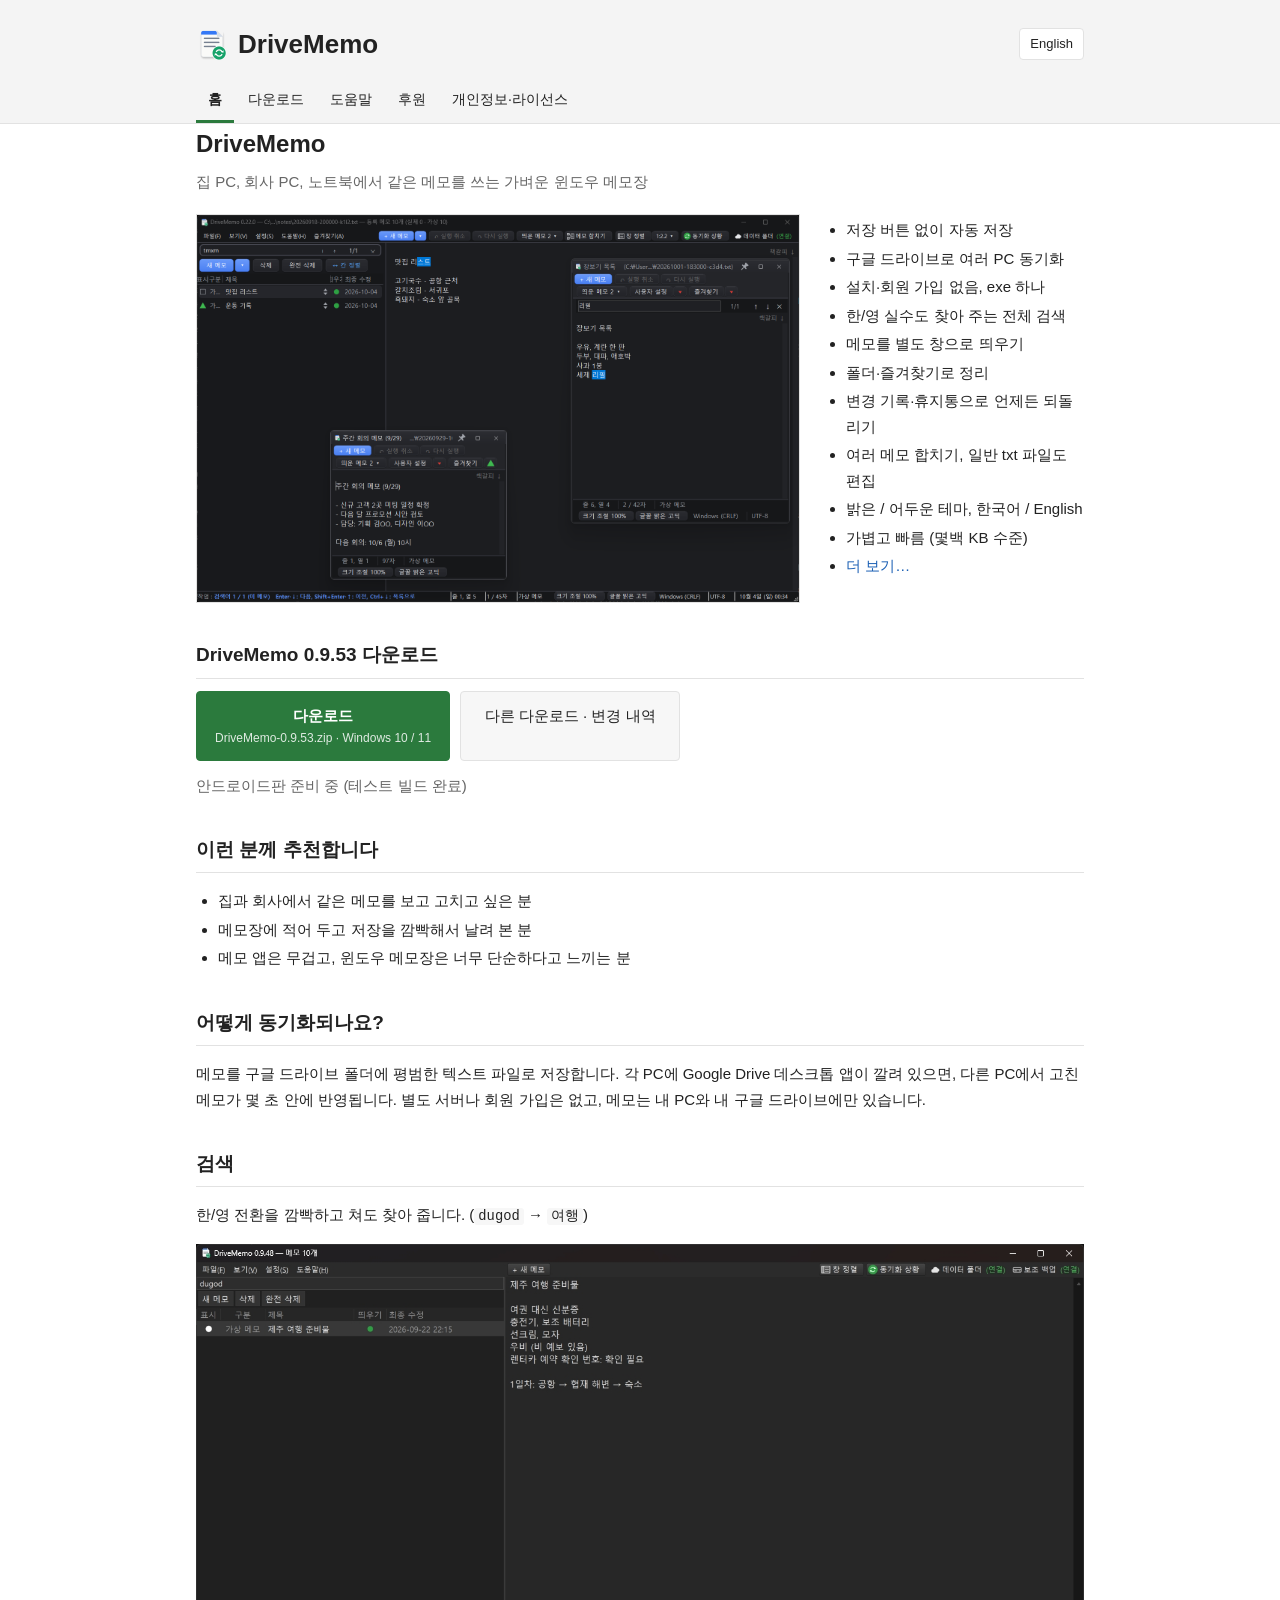
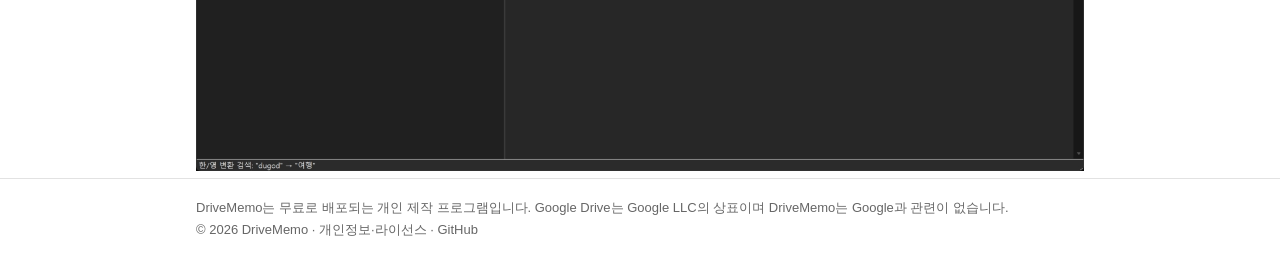
==== index.html @ 8b9a2861 "첫 화면: 메모를 끌어내 띄우는 영상 (intro.mp4, 0.24.1 예시 메모, 사진은 첫 장면으로) Co-Authored-By: Claude Opus 5.5 <noreply@" ====
<!DOCTYPE html>
<html lang="ko" data-title-ko="DriveMemo - 여러 PC에서 함께 쓰는 가벼운 메모장" data-title-en="DriveMemo - A lightweight notepad synced across your PCs">
<head>
<meta charset="utf-8">
<meta name="viewport" content="width=device-width, initial-scale=1">
<title>DriveMemo - 여러 PC에서 함께 쓰는 가벼운 메모장</title>
<meta name="description" content="집 PC, 회사 PC, 노트북에서 같은 메모를 쓰는 가벼운 윈도우 메모장. 자동 저장, 구글 드라이브 동기화, 설치·회원 가입 없음.">
<link rel="icon" href="favicon.ico">
<link rel="stylesheet" href="style.css">
<script src="site.js"></script>
</head>
<body>
<header><script>DM.header('index.html')</script></header>

<main class="wrap">
  <h1>DriveMemo</h1>
  <p class="sub">
    <span class="ko">집 PC, 회사 PC, 노트북에서 같은 메모를 쓰는 가벼운 윈도우 메모장</span>
    <span class="en">A lightweight Windows notepad that keeps the same notes on your home PC, work PC and laptop</span>
  </p>

  <div class="intro">
    <video src="images/intro.mp4" poster="images/main.png" autoplay muted loop playsinline aria-label="DriveMemo: 목록에서 메모를 끌어내 별도 창으로 띄우기"></video>
    <ul>
      <li class="ko">저장 버튼 없이 자동 저장</li>
      <li class="en">Saves automatically — no save button</li>
      <li class="ko">구글 드라이브로 여러 PC 동기화</li>
      <li class="en">Syncs across PCs through Google Drive</li>
      <li class="ko">설치·회원 가입 없음, exe 하나</li>
      <li class="en">No installer, no account — a single exe</li>
      <li class="ko">한/영 실수도 찾아 주는 전체 검색</li>
      <li class="en">Full-text search that even catches Korean/English keyboard mix-ups</li>
      <li class="ko">메모를 별도 창으로 띄우기</li>
      <li class="en">Pop notes out into their own windows</li>
      <li class="ko">폴더·즐겨찾기로 정리</li>
      <li class="en">Organize with folders and favorites</li>
      <li class="ko">변경 기록·휴지통으로 언제든 되돌리기</li>
      <li class="en">Version history and trash — undo any mistake</li>
      <li class="ko">여러 메모 합치기, 일반 txt 파일도 편집</li>
      <li class="en">Merge notes, and edit plain .txt files too</li>
      <li class="ko">밝은 / 어두운 테마, 한국어 / English</li>
      <li class="en">Light and dark themes, Korean / English</li>
      <li class="ko">가볍고 빠름 (몇백 KB 수준)</li>
      <li class="en">Small and fast (just a few hundred KB)</li>
      <li><a href="help.html"><span class="ko">더 보기…</span><span class="en">More…</span></a></li>
    </ul>
  </div>

  <h2>DriveMemo <span data-ver>0.9.53</span> <span class="ko">다운로드</span><span class="en">download</span></h2>
  <div class="dl">
    <a class="btn main" data-zip href="https://github.com/subisubi99/DriveMemo-releases/raw/main/DriveMemo-0.9.53.zip">
      <span class="ko">다운로드</span><span class="en">Download</span>
      <small><span data-zipname>DriveMemo-0.9.53.zip</span> · Windows 10 / 11</small>
    </a>
    <a class="btn" href="download.html">
      <span class="ko">다른 다운로드 · 변경 내역</span><span class="en">Other downloads · Changelog</span>
      <small>&nbsp;</small>
    </a>
  </div>
  <p class="sub count" data-count hidden></p>
  <p class="sub"><span class="ko">안드로이드판 준비 중 (테스트 빌드 완료)</span><span class="en">Android version in progress (test build done)</span></p>

  <h2><span class="ko">이런 분께 추천합니다</span><span class="en">Who is it for?</span></h2>
  <ul class="ko">
    <li>집과 회사에서 같은 메모를 보고 고치고 싶은 분</li>
    <li>메모장에 적어 두고 저장을 깜빡해서 날려 본 분</li>
    <li>메모 앱은 무겁고, 윈도우 메모장은 너무 단순하다고 느끼는 분</li>
  </ul>
  <ul class="en">
    <li>You want to read and edit the same notes at home and at work</li>
    <li>You've lost text in Notepad because you forgot to save</li>
    <li>Note-taking apps feel heavy, but Windows Notepad feels too bare</li>
  </ul>

  <h2><span class="ko">어떻게 동기화되나요?</span><span class="en">How does syncing work?</span></h2>
  <p class="ko">
    메모를 구글 드라이브 폴더에 평범한 텍스트 파일로 저장합니다.
    각 PC에 Google Drive 데스크톱 앱이 깔려 있으면, 다른 PC에서 고친 메모가 몇 초 안에 반영됩니다.
    별도 서버나 회원 가입은 없고, 메모는 내 PC와 내 구글 드라이브에만 있습니다.
  </p>
  <p class="en">
    Notes are saved as plain text files in a Google Drive folder.
    With the Google Drive desktop app on each PC, a change made on one PC shows up on the others within seconds.
    There is no server and no sign-up — your notes live only on your PC and in your own Google Drive.
  </p>

  <h2><span class="ko">검색</span><span class="en">Search</span></h2>
  <p class="ko">한/영 전환을 깜빡하고 쳐도 찾아 줍니다. (<code>dugod</code> → <code>여행</code>)</p>
  <p class="en">Search every note at once — it even finds Korean words typed with the English keyboard layout (<code>dugod</code> → <code>여행</code>). Jump between matches with Enter / Shift+Enter.</p>
  <img src="images/search.jpg" alt="">
</main>

<footer><script>DM.footer()</script></footer>
<script>DM.latest()</script>
</body>
</html>
---- style.css ----
:root {
  --bg: #ffffff;
  --text: #222222;
  --muted: #666666;
  --line: #e2e2e2;
  --head: #f4f4f4;
  --link: #1a5fb4;
  --accent: #2b7a3d;
  --accent-text: #ffffff;
  --box: #f7f7f7;
  --note: #fff8e1;
  --note-line: #f0d98c;
}
@media (prefers-color-scheme: dark) {
  :root {
    --bg: #1c1c1c;
    --text: #e4e4e4;
    --muted: #a0a0a0;
    --line: #363636;
    --head: #252525;
    --link: #7fb2f0;
    --accent: #3f9a55;
    --accent-text: #ffffff;
    --box: #262626;
    --note: #2c2819;
    --note-line: #5a4d20;
  }
}

* { box-sizing: border-box; }
html { -webkit-text-size-adjust: 100%; }
body {
  margin: 0;
  background: var(--bg);
  color: var(--text);
  font: 15px/1.7 "Malgun Gothic", "맑은 고딕", "Apple SD Gothic Neo", "Segoe UI", sans-serif;
}
a { color: var(--link); text-decoration: none; }
a:hover { text-decoration: underline; }
img { max-width: 100%; height: auto; }
code { font-family: Consolas, monospace; font-size: 0.92em; background: var(--box); padding: 1px 4px; border-radius: 3px; }

/* 언어 전환: html에 en 클래스가 있으면 영어, 없으면 한국어 */
html.en .ko { display: none !important; }
html:not(.en) .en { display: none !important; }

.wrap { max-width: 920px; margin: 0 auto; padding: 0 16px; }

/* 머리 */
header { background: var(--head); border-bottom: 1px solid var(--line); }
.top { display: flex; align-items: center; justify-content: space-between; padding-top: 22px; }
.logo { display: flex; align-items: center; gap: 10px; color: var(--text); font-size: 26px; font-weight: bold; }
.logo:hover { text-decoration: none; }
.logo img { width: 32px; height: 32px; }
.lang {
  font: inherit; font-size: 13px; color: var(--text); background: var(--bg);
  border: 1px solid var(--line); border-radius: 4px; padding: 4px 10px; cursor: pointer;
}
.lang:hover { border-color: var(--muted); }
nav { display: flex; flex-wrap: wrap; gap: 0 2px; margin-top: 14px; }
nav a { color: var(--text); padding: 8px 12px; border-bottom: 3px solid transparent; font-size: 14px; }
nav a:hover { text-decoration: none; border-bottom-color: var(--line); }
nav a.on { border-bottom-color: var(--accent); font-weight: bold; }

/* 본문 */
main { padding: 28px 16px 40px; }
h1 { font-size: 24px; margin: 0 0 4px; }
h2 { font-size: 19px; margin: 36px 0 10px; padding-bottom: 6px; border-bottom: 1px solid var(--line); }
h3 { font-size: 16px; margin: 22px 0 6px; }
.sub { color: var(--muted); margin: 0 0 20px; }
ul, ol { padding-left: 22px; }
li { margin: 3px 0; }

.intro { display: grid; grid-template-columns: 1fr 260px; gap: 24px; align-items: start; }
.intro img, .intro video { border: 1px solid var(--line); display: block; }
.intro video { width: 100%; height: auto; }
.intro ul { margin: 0; }
@media (max-width: 720px) { .intro { grid-template-columns: 1fr; } }

.dl { display: flex; flex-wrap: wrap; gap: 10px; margin: 12px 0; }
.btn {
  display: inline-block; min-width: 220px; text-align: center; padding: 11px 18px;
  background: var(--box); color: var(--text); border: 1px solid var(--line); border-radius: 4px;
}
.btn:hover { text-decoration: none; border-color: var(--muted); }
.btn.main { background: var(--accent); color: var(--accent-text); border-color: var(--accent); font-weight: bold; }
.btn.off { color: var(--muted); cursor: default; }
.btn small { display: block; font-weight: normal; font-size: 12px; opacity: 0.85; }
@media (max-width: 520px) { .btn { width: 100%; } }

/* 카카오페이 송금 링크는 PC 브라우저에서 404 → PC(마우스)에서는 버튼 대신 QR */
.pay-qr { display: none; align-items: center; gap: 16px; }
.pay-qr img { width: 150px; height: 150px; border: 1px solid var(--line); border-radius: 4px; }
.pay-qr p { margin: 0; }
@media (hover: hover) and (pointer: fine) {
  .pay-link { display: none; }
  .pay-qr { display: flex; }
}

.note { background: var(--note); border: 1px solid var(--note-line); border-radius: 4px; padding: 10px 14px; margin: 14px 0; }
.box { background: var(--box); border: 1px solid var(--line); border-radius: 4px; padding: 10px 14px; margin: 14px 0; }

table { border-collapse: collapse; width: 100%; font-size: 14px; }
th, td { text-align: left; border-bottom: 1px solid var(--line); padding: 6px 8px; vertical-align: top; }
th { width: 34%; font-weight: normal; color: var(--muted); }
.hash { font-family: Consolas, monospace; font-size: 12px; word-break: break-all; }

.faq h3 { margin-top: 26px; }
.faq p { margin: 4px 0 0; }

.log h3 { margin-top: 20px; }
.log ul { margin: 4px 0; }

footer { border-top: 1px solid var(--line); color: var(--muted); font-size: 13px; padding: 18px 0 30px; }
footer a { color: var(--muted); }
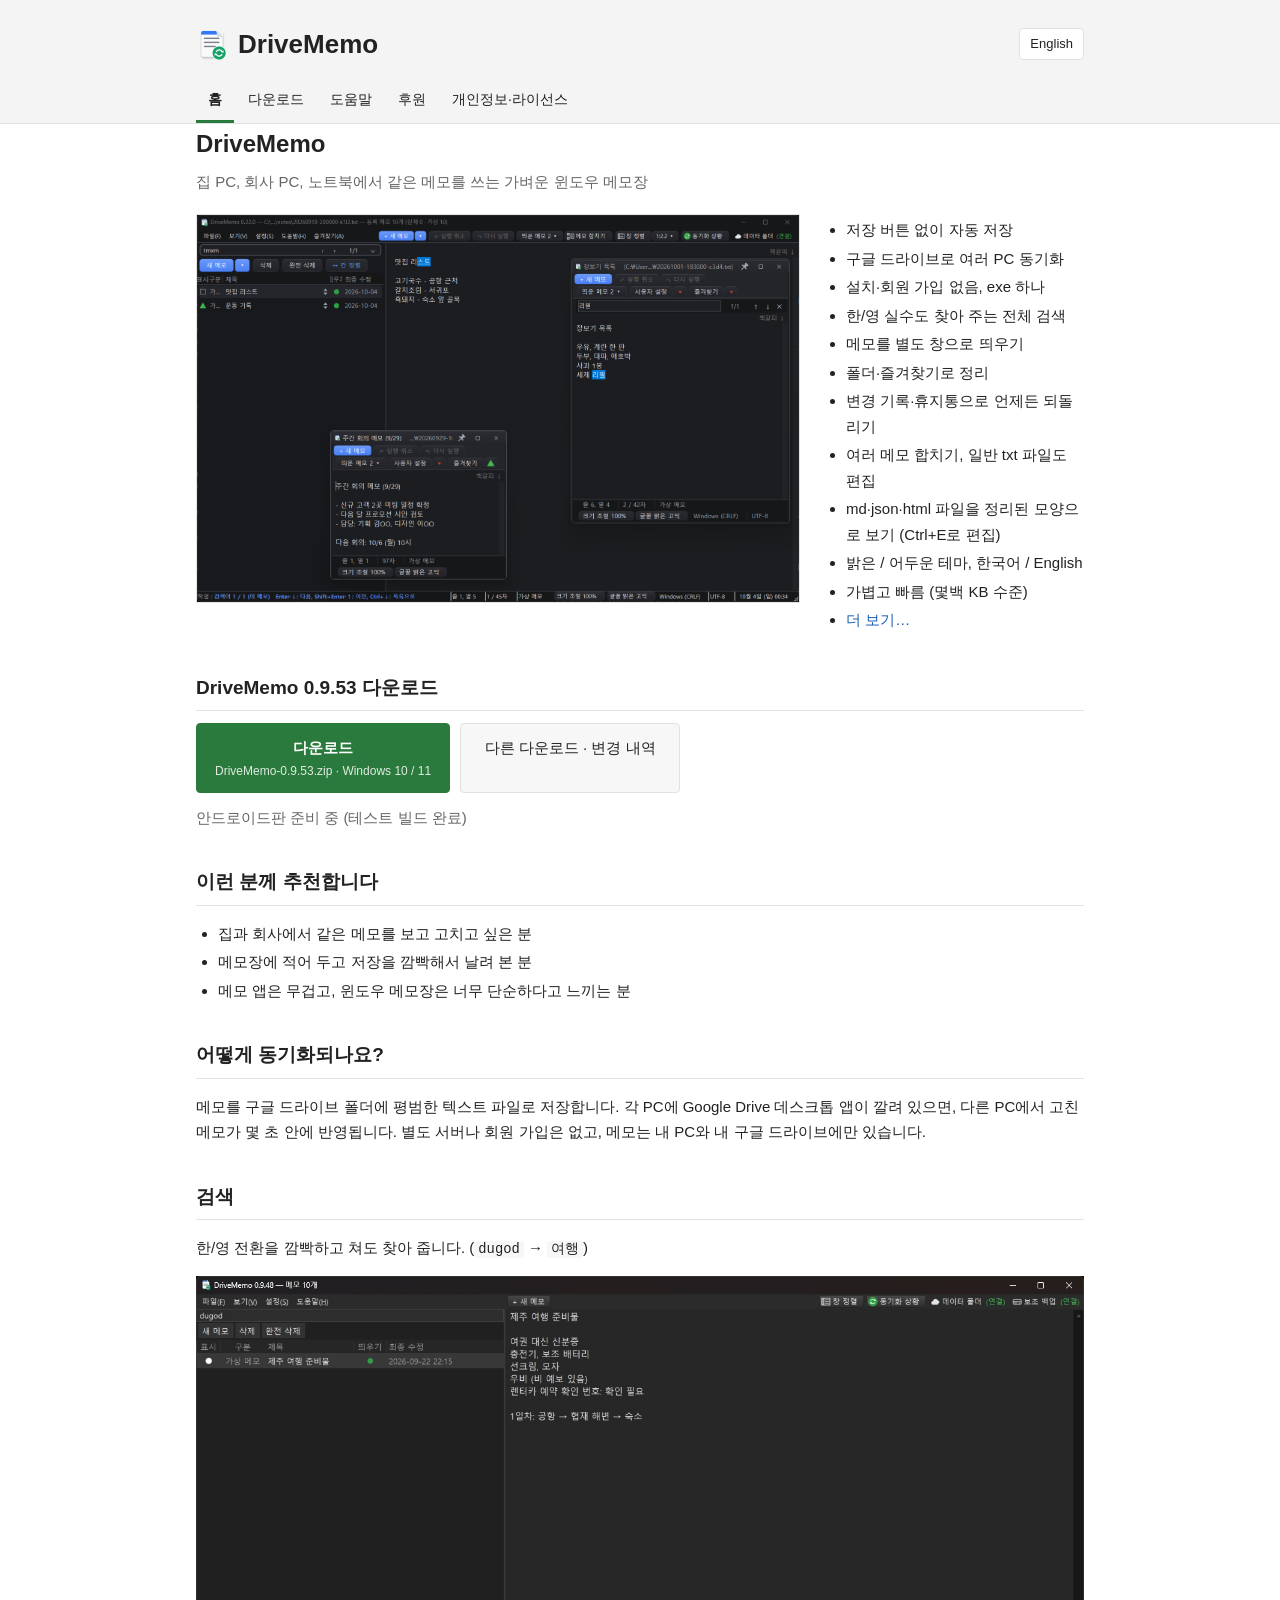
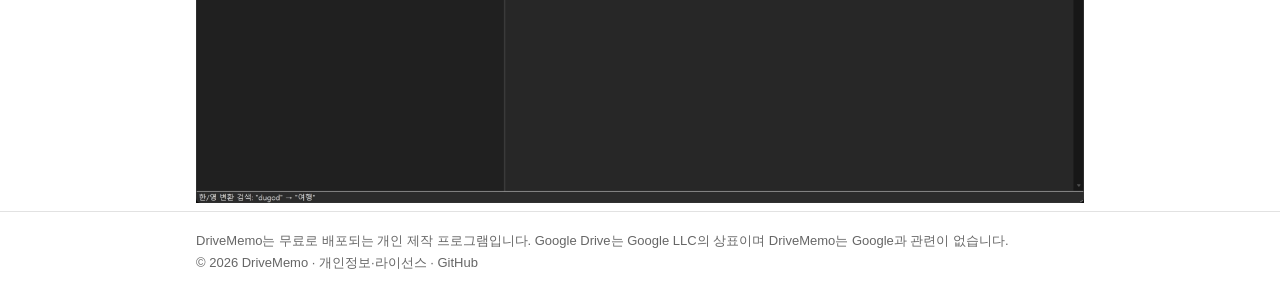
==== commit d6647d99: "md·json·html 보기 기능 소개·도움말·단축키 Ctrl+E Co-Authored-By: Claude Opus 5.5 <noreply@anthropic.com> Claude-" ====
--- a/index.html
+++ b/index.html
@@ -38,6 +38,8 @@
       <li class="en">Version history and trash — undo any mistake</li>
       <li class="ko">여러 메모 합치기, 일반 txt 파일도 편집</li>
       <li class="en">Merge notes, and edit plain .txt files too</li>
+      <li class="ko">md·json·html 파일을 정리된 모양으로 보기 (Ctrl+E로 편집)</li>
+      <li class="en">View md, json and html files nicely formatted (Ctrl+E to edit)</li>
       <li class="ko">밝은 / 어두운 테마, 한국어 / English</li>
       <li class="en">Light and dark themes, Korean / English</li>
       <li class="ko">가볍고 빠름 (몇백 KB 수준)</li>
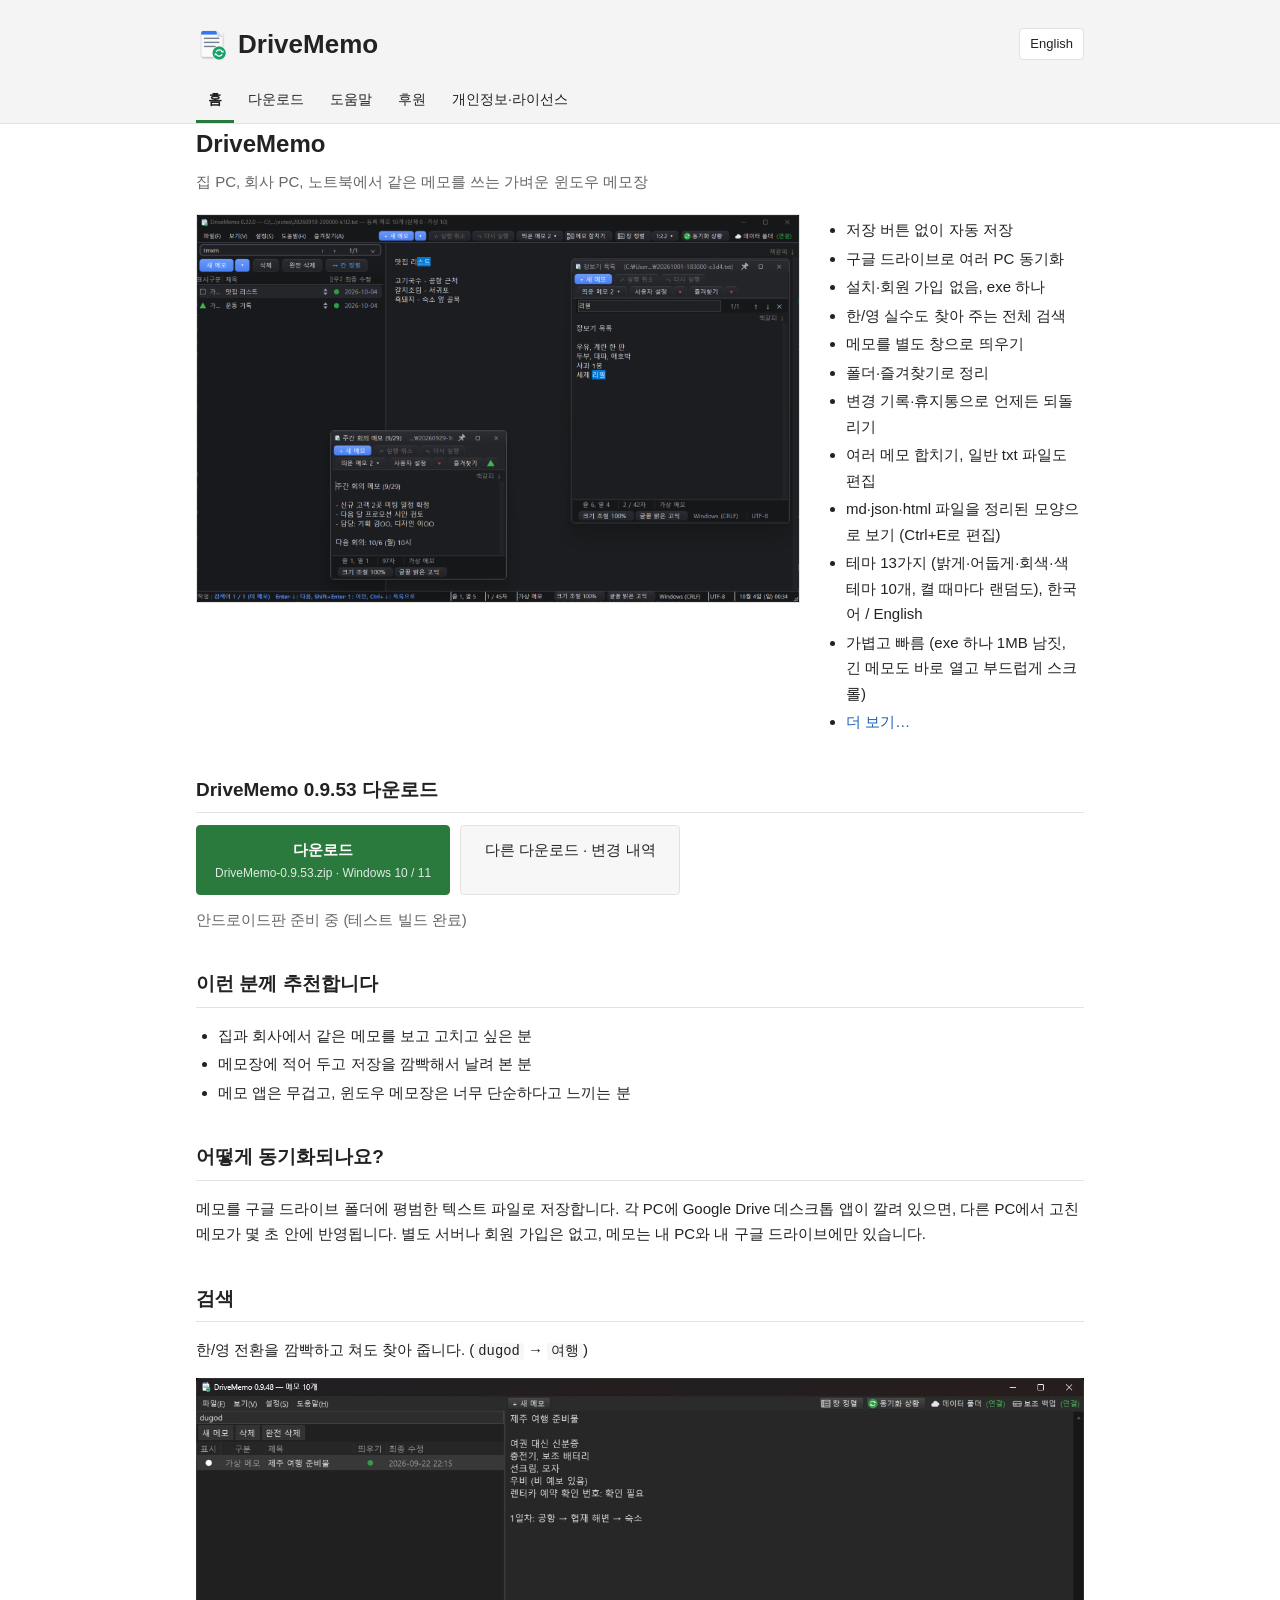
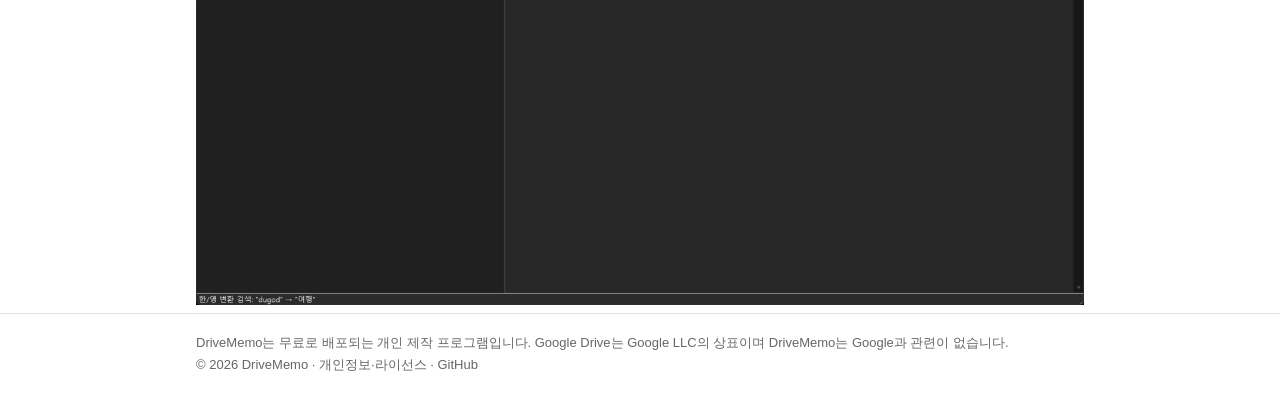
==== commit 04543fb7: "첫 페이지: 파일 크기 '몇백 KB' → 1MB 남짓(0.30.0 새 편집창), 테마 13가지 Co-Authored-By: Claude Opus 5.5 <noreply@anthro" ====
--- a/index.html
+++ b/index.html
@@ -4,7 +4,7 @@
 <meta charset="utf-8">
 <meta name="viewport" content="width=device-width, initial-scale=1">
 <title>DriveMemo - 여러 PC에서 함께 쓰는 가벼운 메모장</title>
-<meta name="description" content="집 PC, 회사 PC, 노트북에서 같은 메모를 쓰는 가벼운 윈도우 메모장. 자동 저장, 구글 드라이브 동기화, 설치·회원 가입 없음.">
+<meta name="description" content="집 PC, 회사 PC, 노트북에서 같은 메모를 쓰는 가벼운 윈도우 메모장. 자동 저장, 구글 드라이브 동기화, 설치·회원 가입 없음. md·json·html 보기.">
 <link rel="icon" href="favicon.ico">
 <link rel="stylesheet" href="style.css">
 <script src="site.js"></script>
@@ -40,10 +40,10 @@
       <li class="en">Merge notes, and edit plain .txt files too</li>
       <li class="ko">md·json·html 파일을 정리된 모양으로 보기 (Ctrl+E로 편집)</li>
       <li class="en">View md, json and html files nicely formatted (Ctrl+E to edit)</li>
-      <li class="ko">밝은 / 어두운 테마, 한국어 / English</li>
-      <li class="en">Light and dark themes, Korean / English</li>
-      <li class="ko">가볍고 빠름 (몇백 KB 수준)</li>
-      <li class="en">Small and fast (just a few hundred KB)</li>
+      <li class="ko">테마 13가지 (밝게·어둡게·회색·색 테마 10개, 켤 때마다 랜덤도), 한국어 / English</li>
+      <li class="en">13 themes (light, dark, gray and 10 color themes, or random each start), Korean / English</li>
+      <li class="ko">가볍고 빠름 (exe 하나 1MB 남짓, 긴 메모도 바로 열고 부드럽게 스크롤)</li>
+      <li class="en">Small and fast (a single exe of just over 1 MB; even long notes open instantly and scroll smoothly)</li>
       <li><a href="help.html"><span class="ko">더 보기…</span><span class="en">More…</span></a></li>
     </ul>
   </div>
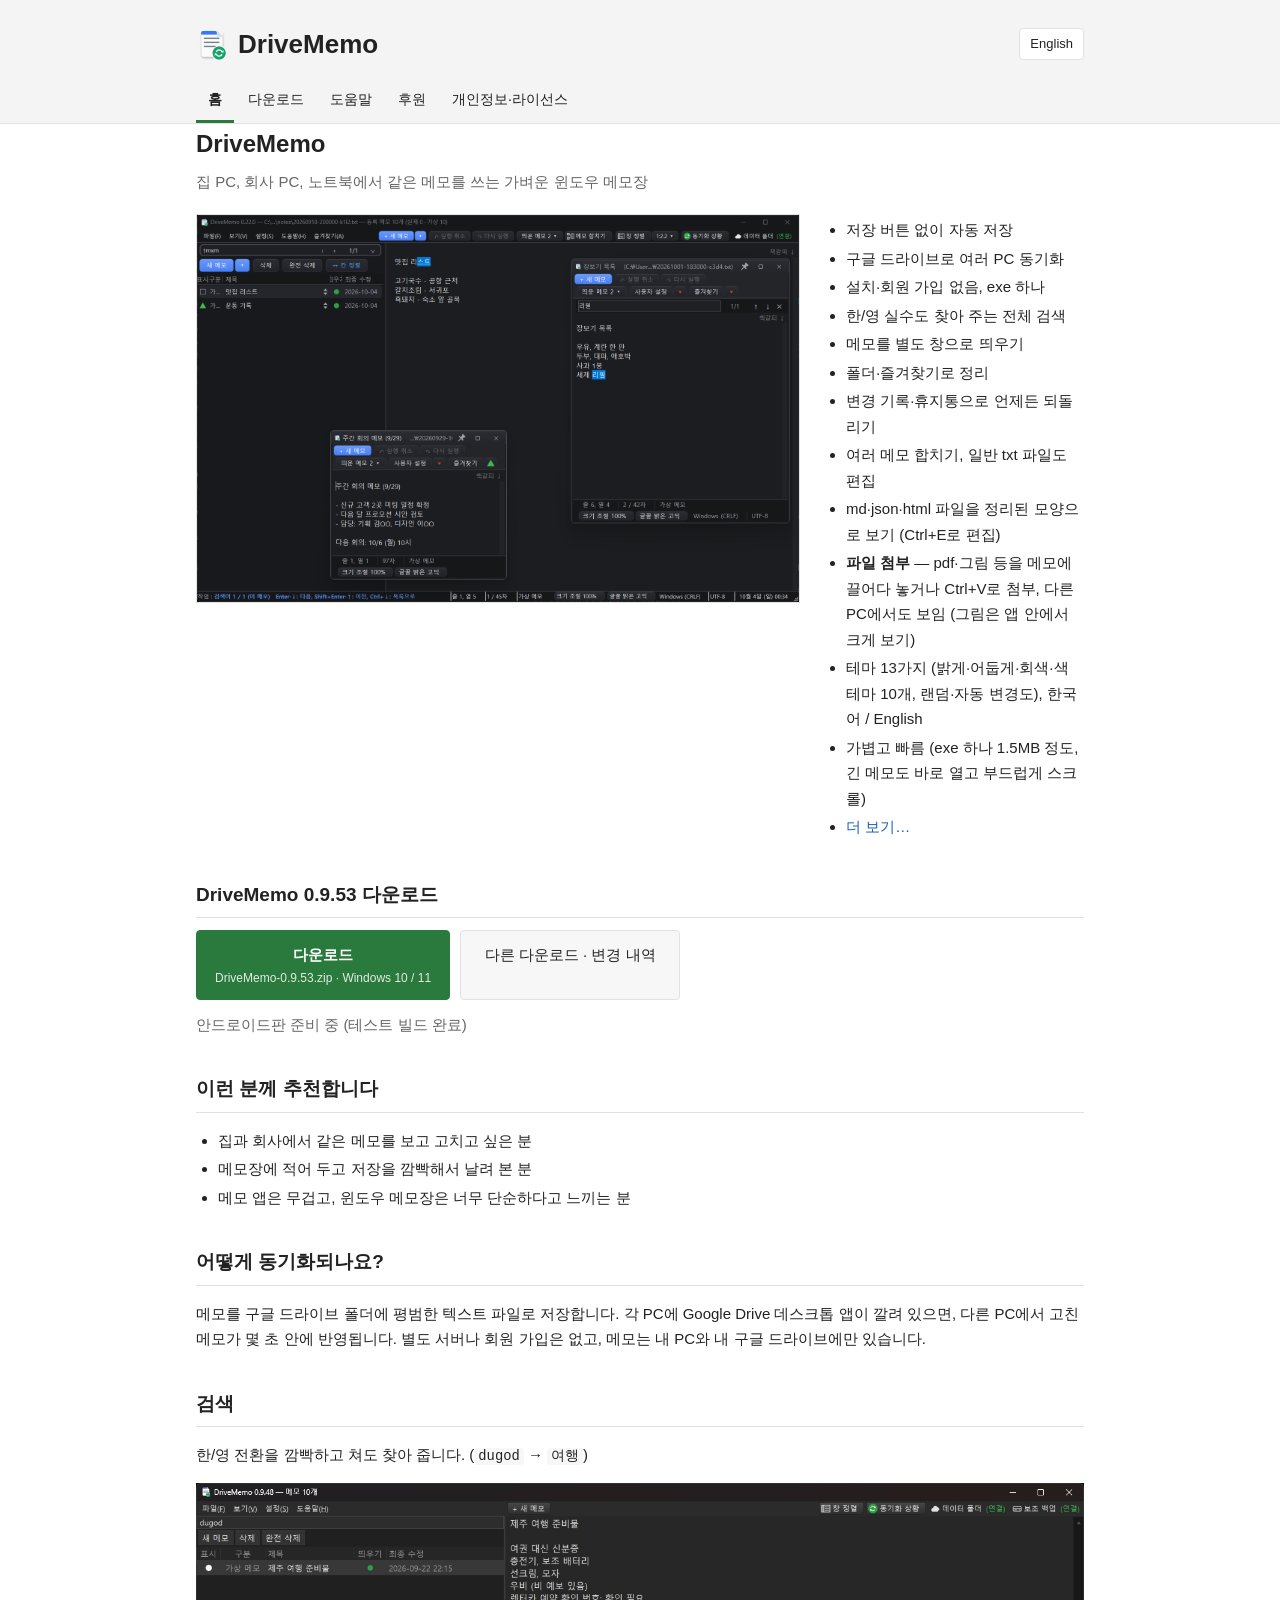
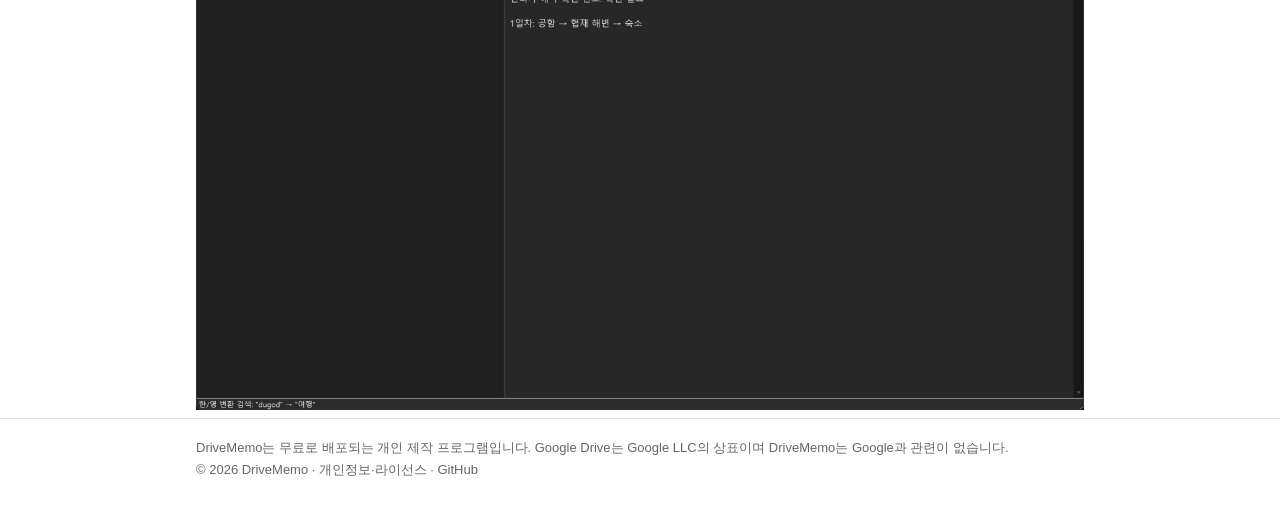
==== commit eb635c39: "0.31.0: 파일 첨부 기능 소개, 테마 자동 변경, exe 크기 1.5MB 정도 Co-Authored-By: Claude Opus 5.5 <noreply@anthropic.co" ====
--- a/index.html
+++ b/index.html
@@ -4,7 +4,7 @@
 <meta charset="utf-8">
 <meta name="viewport" content="width=device-width, initial-scale=1">
 <title>DriveMemo - 여러 PC에서 함께 쓰는 가벼운 메모장</title>
-<meta name="description" content="집 PC, 회사 PC, 노트북에서 같은 메모를 쓰는 가벼운 윈도우 메모장. 자동 저장, 구글 드라이브 동기화, 설치·회원 가입 없음. md·json·html 보기.">
+<meta name="description" content="집 PC, 회사 PC, 노트북에서 같은 메모를 쓰는 가벼운 윈도우 메모장. 자동 저장, 구글 드라이브 동기화, 설치·회원 가입 없음. md·json·html 보기, 파일 첨부.">
 <link rel="icon" href="favicon.ico">
 <link rel="stylesheet" href="style.css">
 <script src="site.js"></script>
@@ -40,10 +40,12 @@
       <li class="en">Merge notes, and edit plain .txt files too</li>
       <li class="ko">md·json·html 파일을 정리된 모양으로 보기 (Ctrl+E로 편집)</li>
       <li class="en">View md, json and html files nicely formatted (Ctrl+E to edit)</li>
-      <li class="ko">테마 13가지 (밝게·어둡게·회색·색 테마 10개, 켤 때마다 랜덤도), 한국어 / English</li>
-      <li class="en">13 themes (light, dark, gray and 10 color themes, or random each start), Korean / English</li>
-      <li class="ko">가볍고 빠름 (exe 하나 1MB 남짓, 긴 메모도 바로 열고 부드럽게 스크롤)</li>
-      <li class="en">Small and fast (a single exe of just over 1 MB; even long notes open instantly and scroll smoothly)</li>
+      <li class="ko"><b>파일 첨부</b> — pdf·그림 등을 메모에 끌어다 놓거나 Ctrl+V로 첨부, 다른 PC에서도 보임 (그림은 앱 안에서 크게 보기)</li>
+      <li class="en"><b>File attachments</b> — drop PDFs, images and more onto a note or paste with Ctrl+V; they show up on your other PCs too (view images right in the app)</li>
+      <li class="ko">테마 13가지 (밝게·어둡게·회색·색 테마 10개, 랜덤·자동 변경도), 한국어 / English</li>
+      <li class="en">13 themes (light, dark, gray and 10 color themes, plus random and auto-change), Korean / English</li>
+      <li class="ko">가볍고 빠름 (exe 하나 1.5MB 정도, 긴 메모도 바로 열고 부드럽게 스크롤)</li>
+      <li class="en">Small and fast (a single exe of about 1.5 MB; even long notes open instantly and scroll smoothly)</li>
       <li><a href="help.html"><span class="ko">더 보기…</span><span class="en">More…</span></a></li>
     </ul>
   </div>
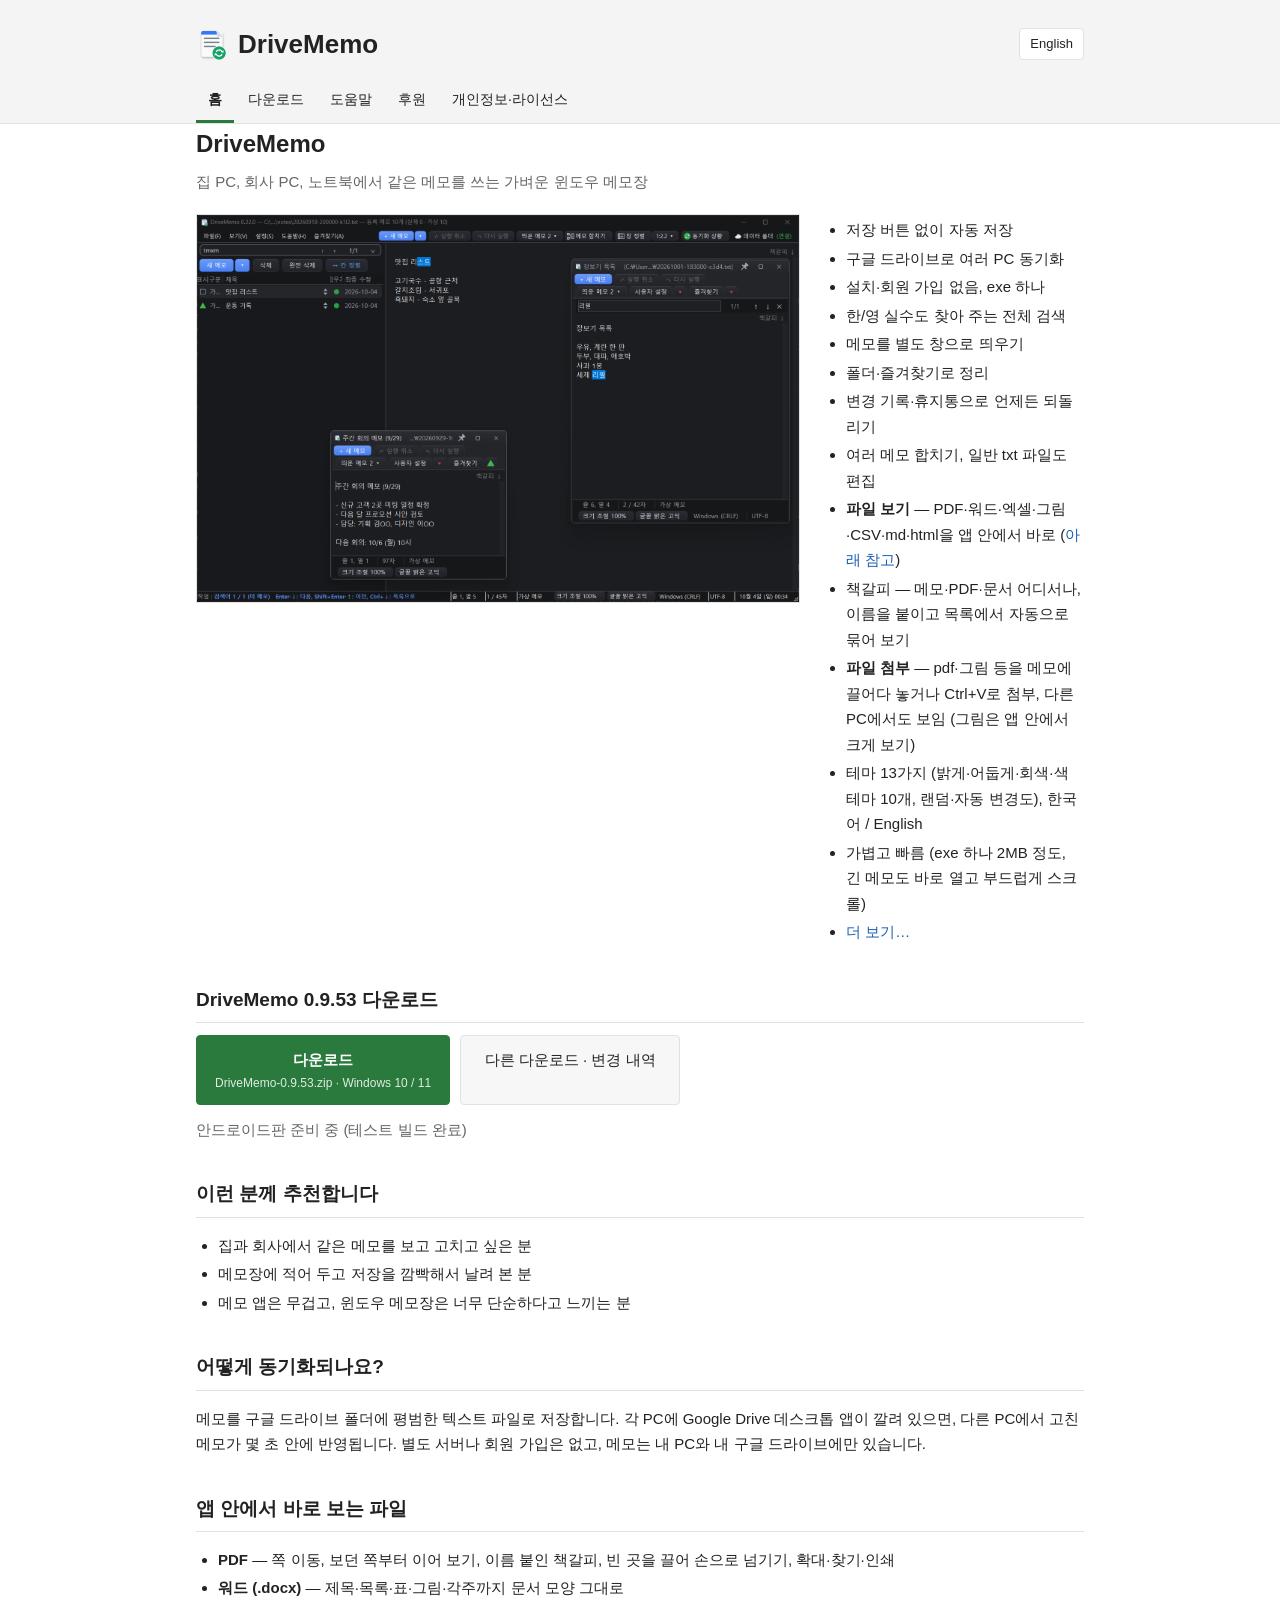
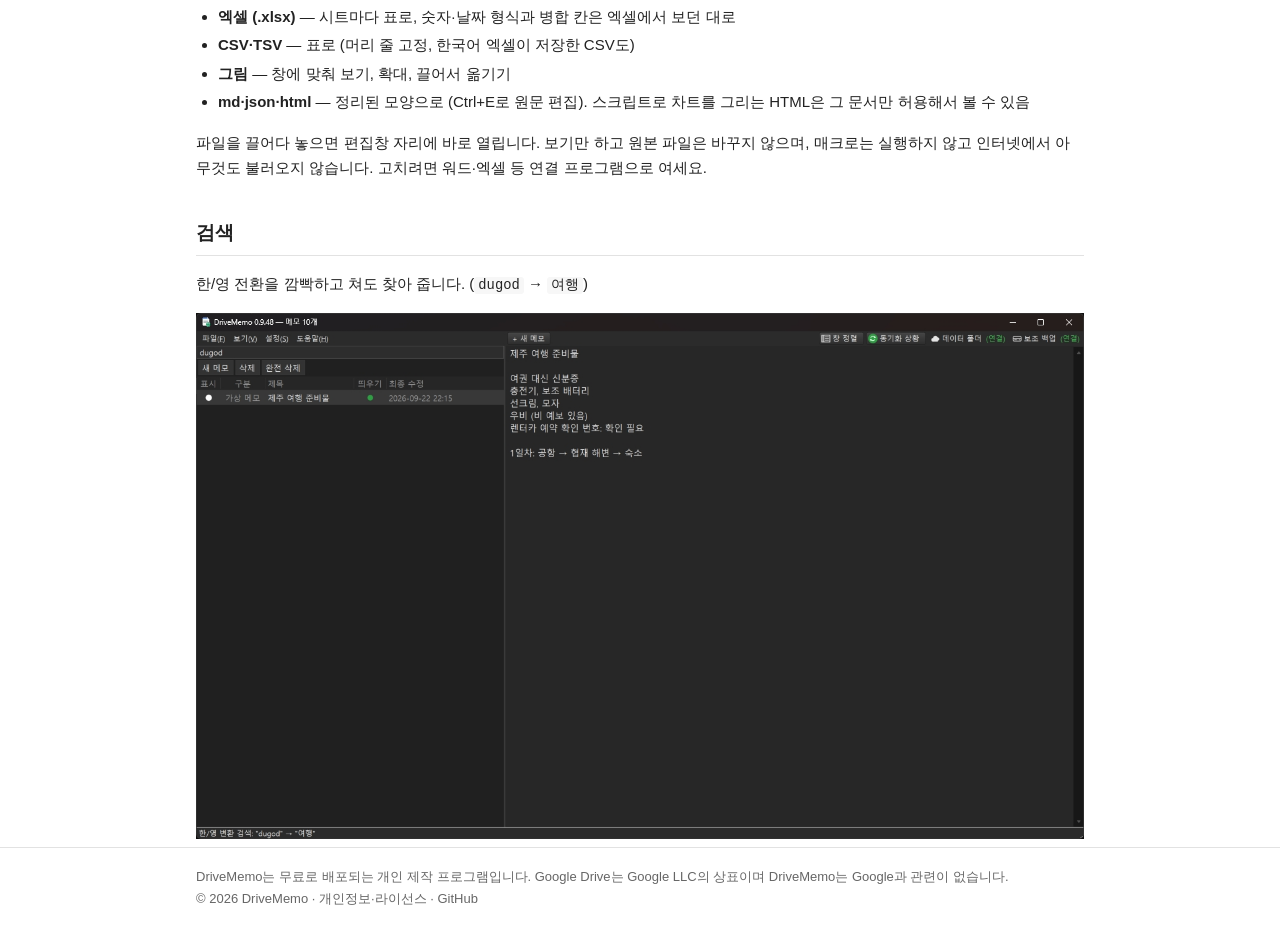
==== commit 17ce4c4b: "0.41.0 준비: 첫 페이지에 '앱 안에서 바로 보는 파일'(PDF·워드·엑셀·CSV·그림·md/html) 단락·책갈피, exe 2MB 정도, 도움말 '파일 보기' 칸(한/영)·" ====
--- a/index.html
+++ b/index.html
@@ -38,14 +38,16 @@
       <li class="en">Version history and trash — undo any mistake</li>
       <li class="ko">여러 메모 합치기, 일반 txt 파일도 편집</li>
       <li class="en">Merge notes, and edit plain .txt files too</li>
-      <li class="ko">md·json·html 파일을 정리된 모양으로 보기 (Ctrl+E로 편집)</li>
-      <li class="en">View md, json and html files nicely formatted (Ctrl+E to edit)</li>
+      <li class="ko"><b>파일 보기</b> — PDF·워드·엑셀·그림·CSV·md·html을 앱 안에서 바로 (<a href="#view">아래 참고</a>)</li>
+      <li class="en"><b>File viewer</b> — open PDF, Word, Excel, images, CSV, md and html right in the app (<a href="#view">see below</a>)</li>
+      <li class="ko">책갈피 — 메모·PDF·문서 어디서나, 이름을 붙이고 목록에서 자동으로 묶어 보기</li>
+      <li class="en">Bookmarks — in notes, PDFs and documents alike; name them and browse them in an auto-grouped list</li>
       <li class="ko"><b>파일 첨부</b> — pdf·그림 등을 메모에 끌어다 놓거나 Ctrl+V로 첨부, 다른 PC에서도 보임 (그림은 앱 안에서 크게 보기)</li>
       <li class="en"><b>File attachments</b> — drop PDFs, images and more onto a note or paste with Ctrl+V; they show up on your other PCs too (view images right in the app)</li>
       <li class="ko">테마 13가지 (밝게·어둡게·회색·색 테마 10개, 랜덤·자동 변경도), 한국어 / English</li>
       <li class="en">13 themes (light, dark, gray and 10 color themes, plus random and auto-change), Korean / English</li>
-      <li class="ko">가볍고 빠름 (exe 하나 1.5MB 정도, 긴 메모도 바로 열고 부드럽게 스크롤)</li>
-      <li class="en">Small and fast (a single exe of about 1.5 MB; even long notes open instantly and scroll smoothly)</li>
+      <li class="ko">가볍고 빠름 (exe 하나 2MB 정도, 긴 메모도 바로 열고 부드럽게 스크롤)</li>
+      <li class="en">Small and fast (a single exe of about 2 MB; even long notes open instantly and scroll smoothly)</li>
       <li><a href="help.html"><span class="ko">더 보기…</span><span class="en">More…</span></a></li>
     </ul>
   </div>
@@ -88,6 +90,26 @@
     There is no server and no sign-up — your notes live only on your PC and in your own Google Drive.
   </p>
 
+  <h2 id="view"><span class="ko">앱 안에서 바로 보는 파일</span><span class="en">Files you can view right in the app</span></h2>
+  <ul class="ko">
+    <li><b>PDF</b> — 쪽 이동, 보던 쪽부터 이어 보기, 이름 붙인 책갈피, 빈 곳을 끌어 손으로 넘기기, 확대·찾기·인쇄</li>
+    <li><b>워드 (.docx)</b> — 제목·목록·표·그림·각주까지 문서 모양 그대로</li>
+    <li><b>엑셀 (.xlsx)</b> — 시트마다 표로, 숫자·날짜 형식과 병합 칸은 엑셀에서 보던 대로</li>
+    <li><b>CSV·TSV</b> — 표로 (머리 줄 고정, 한국어 엑셀이 저장한 CSV도)</li>
+    <li><b>그림</b> — 창에 맞춰 보기, 확대, 끌어서 옮기기</li>
+    <li><b>md·json·html</b> — 정리된 모양으로 (Ctrl+E로 원문 편집). 스크립트로 차트를 그리는 HTML은 그 문서만 허용해서 볼 수 있음</li>
+  </ul>
+  <ul class="en">
+    <li><b>PDF</b> — go to a page, pick up where you left off, named bookmarks, drag empty space to pan, zoom, find and print</li>
+    <li><b>Word (.docx)</b> — headings, lists, tables, pictures and footnotes as in the document</li>
+    <li><b>Excel (.xlsx)</b> — every sheet as a table, with number/date formats and merged cells as Excel shows them</li>
+    <li><b>CSV / TSV</b> — as a table (header row stays on top; CSV saved by Korean Excel works too)</li>
+    <li><b>Images</b> — fit to the window, zoom, drag to move</li>
+    <li><b>md, json, html</b> — nicely formatted (Ctrl+E to edit the source). HTML that draws charts with scripts can be allowed per document</li>
+  </ul>
+  <p class="ko">파일을 끌어다 놓으면 편집창 자리에 바로 열립니다. 보기만 하고 원본 파일은 바꾸지 않으며, 매크로는 실행하지 않고 인터넷에서 아무것도 불러오지 않습니다. 고치려면 워드·엑셀 등 연결 프로그램으로 여세요.</p>
+  <p class="en">Drop a file in and it opens in place of the editor. It's view-only — the original file is never changed, macros never run, and nothing is loaded from the internet. To edit, open it in its app (Word, Excel, …).</p>
+
   <h2><span class="ko">검색</span><span class="en">Search</span></h2>
   <p class="ko">한/영 전환을 깜빡하고 쳐도 찾아 줍니다. (<code>dugod</code> → <code>여행</code>)</p>
   <p class="en">Search every note at once — it even finds Korean words typed with the English keyboard layout (<code>dugod</code> → <code>여행</code>). Jump between matches with Enter / Shift+Enter.</p>
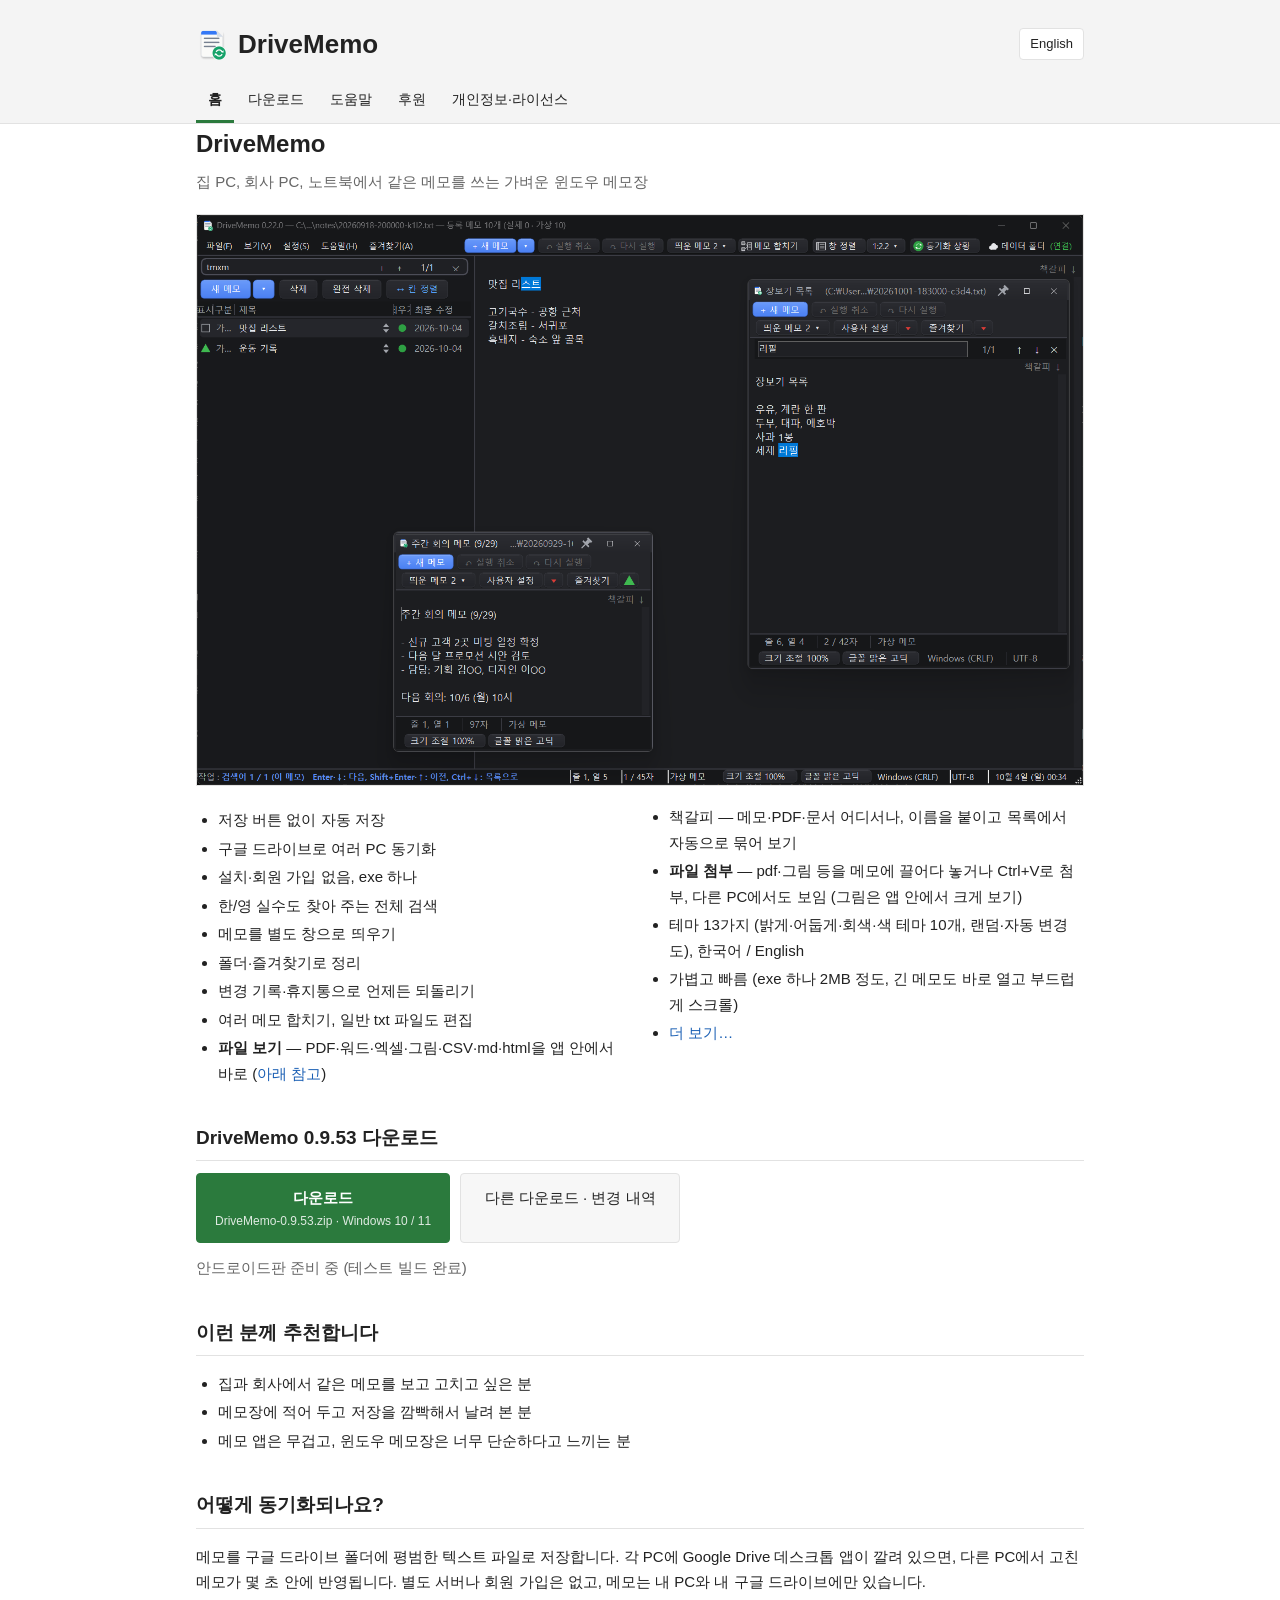
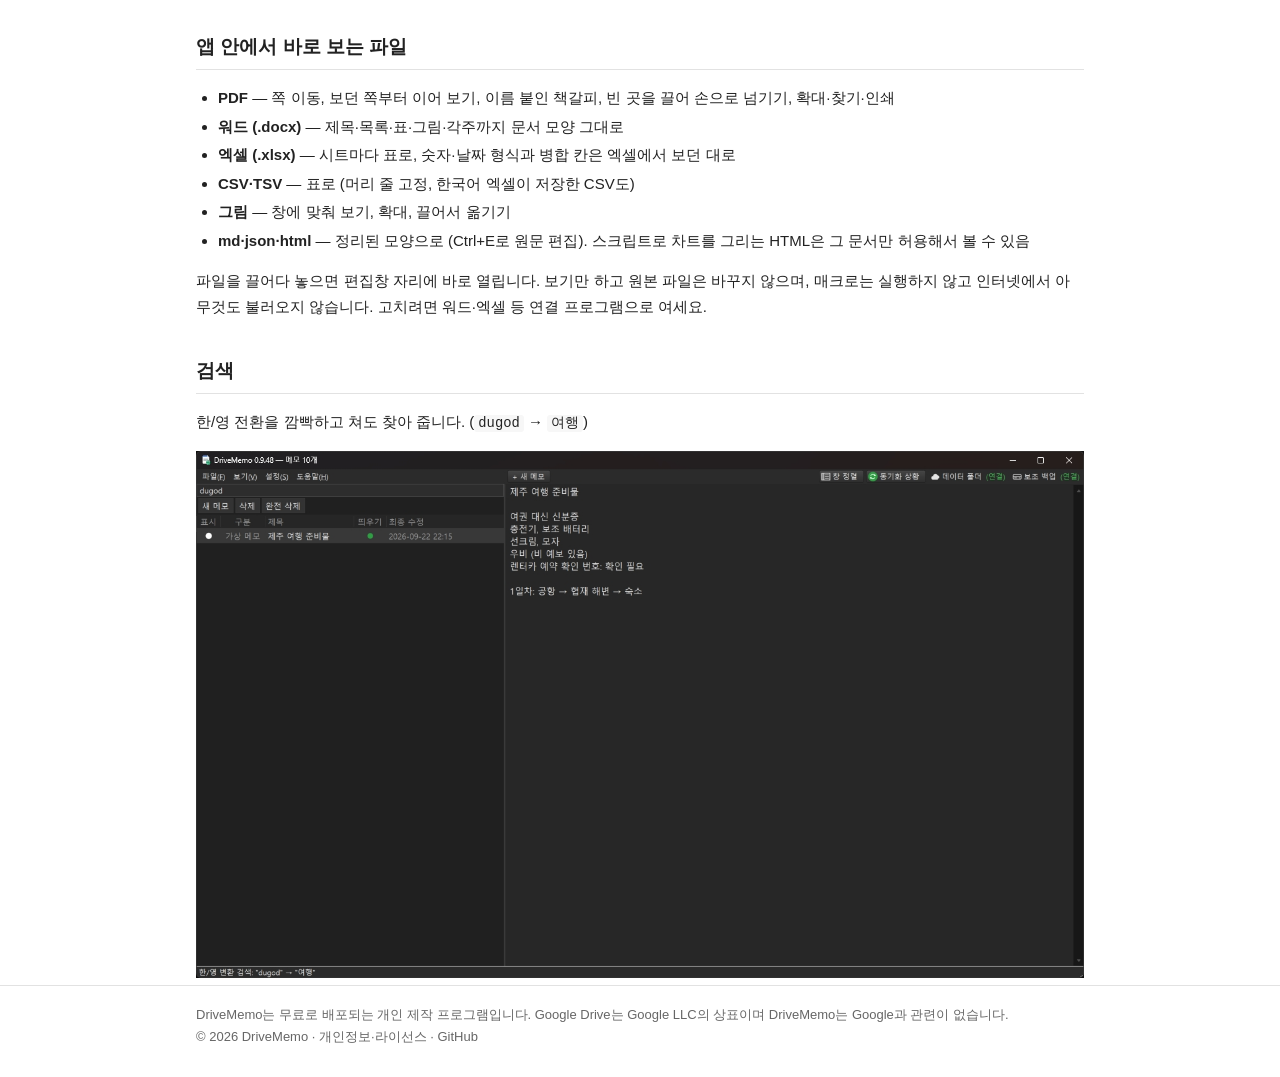
==== commit d923221a: "첫 페이지: 영상을 위에 넓게, 기능 목록은 그 아래 두 칸으로 (예시 사진 줄 자리 준비) Co-Authored-By: Claude Opus 5.5 <noreply@anthrop" ====
--- a/index.html
+++ b/index.html
@@ -21,7 +21,7 @@
 
   <div class="intro">
     <video src="images/intro.mp4" poster="images/main.png" autoplay muted loop playsinline aria-label="DriveMemo: 목록에서 메모를 끌어내 별도 창으로 띄우기"></video>
-    <ul>
+    <ul class="feat">
       <li class="ko">저장 버튼 없이 자동 저장</li>
       <li class="en">Saves automatically — no save button</li>
       <li class="ko">구글 드라이브로 여러 PC 동기화</li>
--- a/style.css
+++ b/style.css
@@ -71,11 +71,18 @@
 ul, ol { padding-left: 22px; }
 li { margin: 3px 0; }
 
-.intro { display: grid; grid-template-columns: 1fr 260px; gap: 24px; align-items: start; }
+/* 첫 화면: 위에 영상·예시 사진, 아래에 기능 목록 (두 칸) */
 .intro img, .intro video { border: 1px solid var(--line); display: block; }
 .intro video { width: 100%; height: auto; }
-.intro ul { margin: 0; }
-@media (max-width: 720px) { .intro { grid-template-columns: 1fr; } }
+.shots { display: grid; grid-template-columns: repeat(auto-fit, minmax(190px, 1fr)); gap: 12px; margin: 12px 0 0; }
+.shots figure { margin: 0; }
+.shots a { display: block; }
+.shots img { width: 100%; height: auto; aspect-ratio: 4 / 3; object-fit: cover; object-position: top left; }
+.shots a:hover img { border-color: var(--muted); }
+.shots figcaption { color: var(--muted); font-size: 13px; margin-top: 4px; }
+.intro ul.feat { margin: 18px 0 0; columns: 2; column-gap: 36px; }
+.intro ul.feat li { break-inside: avoid; }
+@media (max-width: 720px) { .intro ul.feat { columns: 1; } }
 
 .dl { display: flex; flex-wrap: wrap; gap: 10px; margin: 12px 0; }
 .btn {
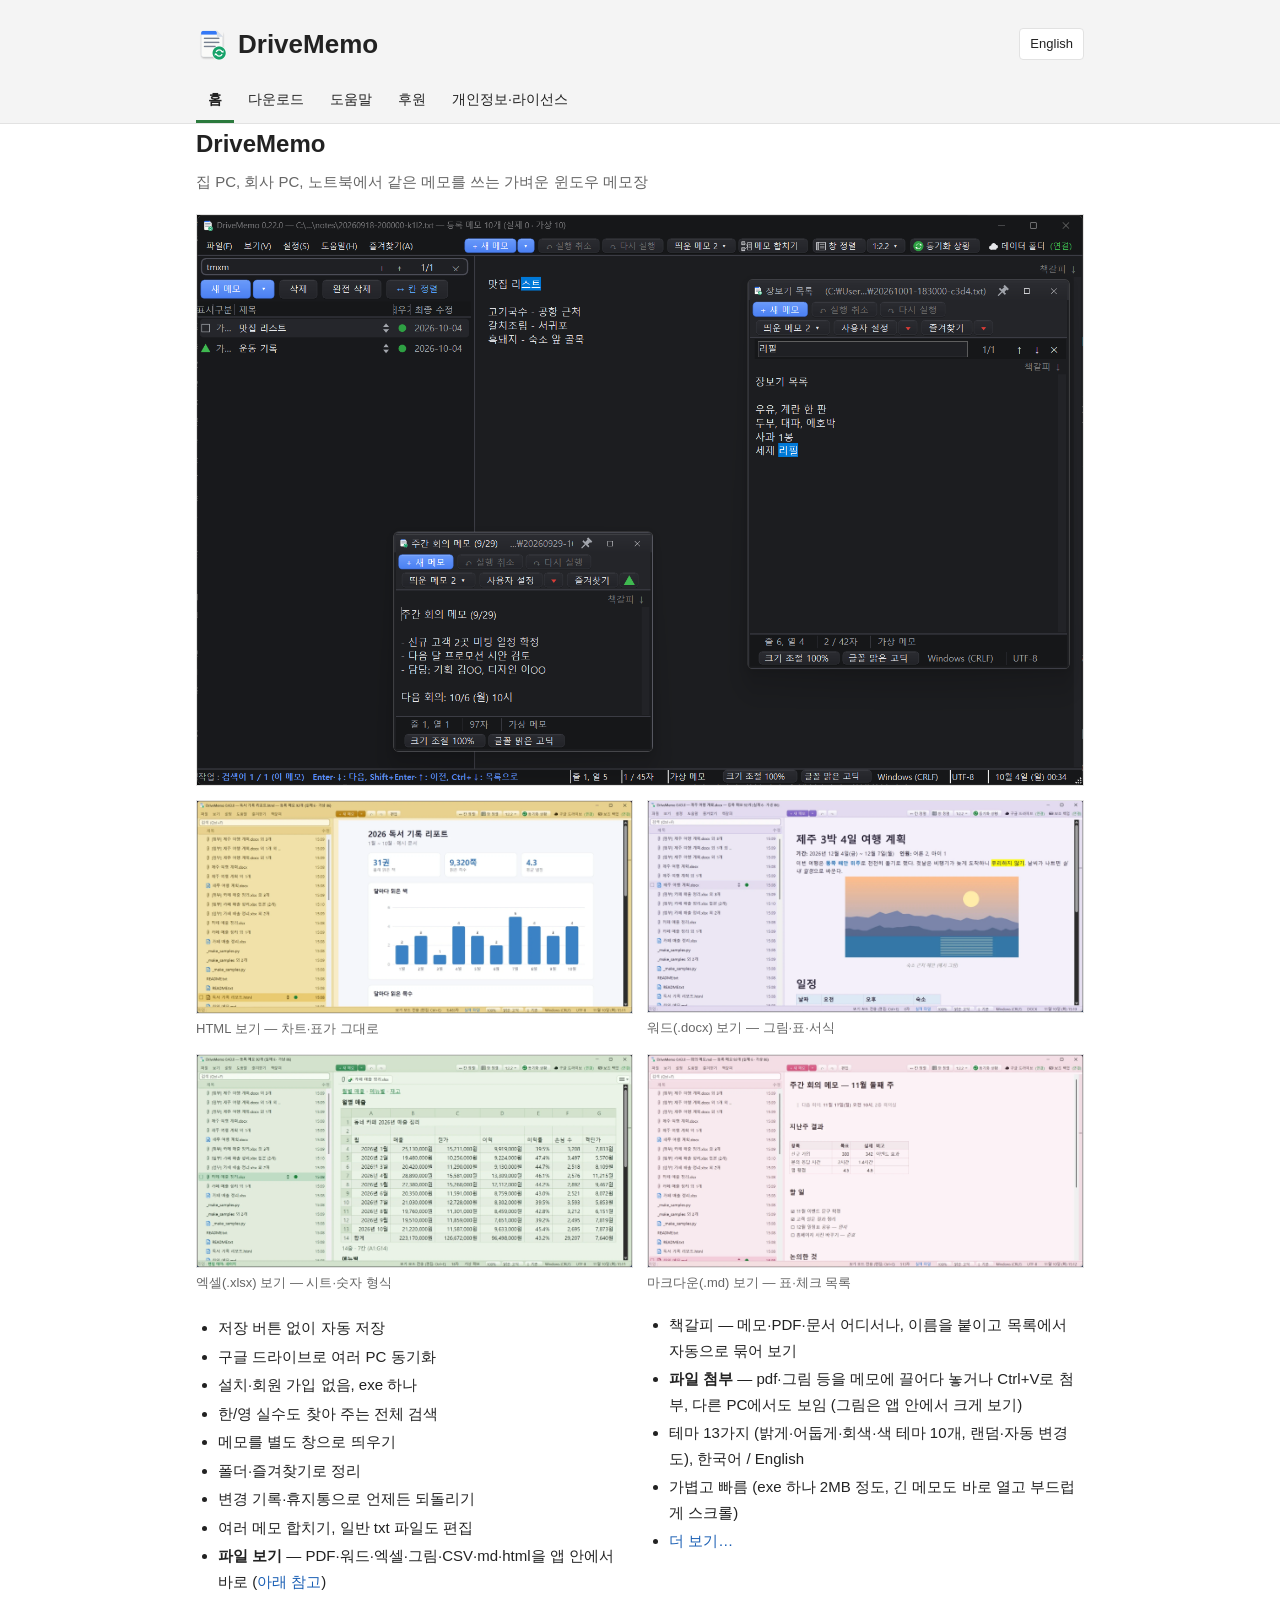
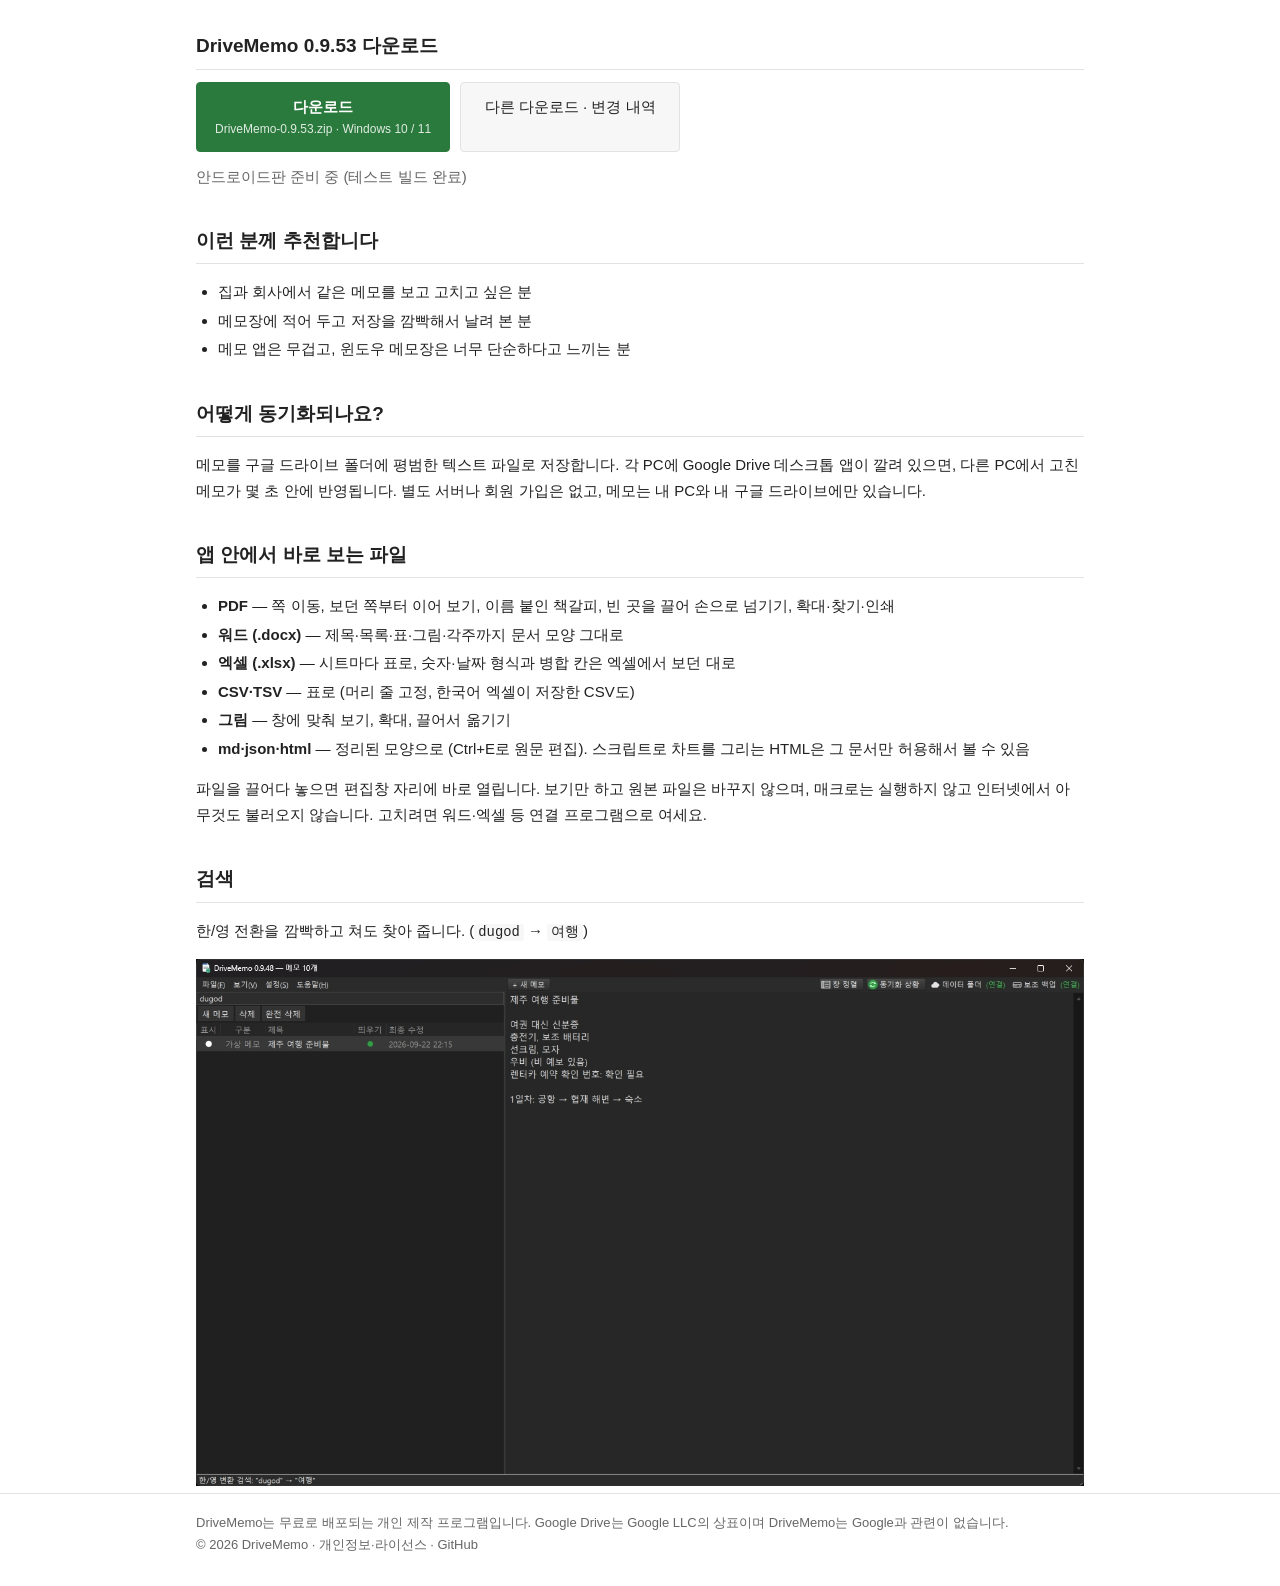
==== commit be27d697: "첫 페이지: 파일 보기 예시 사진 4장 (HTML·워드·엑셀·md, 한/영 설명) Co-Authored-By: Claude Opus 5.5 <noreply@anthropic.com" ====
--- a/index.html
+++ b/index.html
@@ -21,6 +21,12 @@
 
   <div class="intro">
     <video src="images/intro.mp4" poster="images/main.png" autoplay muted loop playsinline aria-label="DriveMemo: 목록에서 메모를 끌어내 별도 창으로 띄우기"></video>
+    <div class="shots">
+      <figure><a href="images/view-html.webp"><img src="images/view-html.webp" alt="DriveMemo에서 HTML 리포트 보기" loading="lazy" width="2000" height="975"></a><figcaption><span class="ko">HTML 보기 — 차트·표가 그대로</span><span class="en">HTML view — charts and tables as designed</span></figcaption></figure>
+      <figure><a href="images/view-docx.webp"><img src="images/view-docx.webp" alt="DriveMemo에서 워드 문서 보기" loading="lazy" width="2000" height="975"></a><figcaption><span class="ko">워드(.docx) 보기 — 그림·표·서식</span><span class="en">Word (.docx) view — pictures, tables, formatting</span></figcaption></figure>
+      <figure><a href="images/view-xlsx.webp"><img src="images/view-xlsx.webp" alt="DriveMemo에서 엑셀 파일 보기" loading="lazy" width="2000" height="975"></a><figcaption><span class="ko">엑셀(.xlsx) 보기 — 시트·숫자 형식</span><span class="en">Excel (.xlsx) view — sheets and number formats</span></figcaption></figure>
+      <figure><a href="images/view-md.webp"><img src="images/view-md.webp" alt="DriveMemo에서 마크다운 보기" loading="lazy" width="2000" height="975"></a><figcaption><span class="ko">마크다운(.md) 보기 — 표·체크 목록</span><span class="en">Markdown (.md) view — tables and checklists</span></figcaption></figure>
+    </div>
     <ul class="feat">
       <li class="ko">저장 버튼 없이 자동 저장</li>
       <li class="en">Saves automatically — no save button</li>
--- a/style.css
+++ b/style.css
@@ -74,15 +74,15 @@
 /* 첫 화면: 위에 영상·예시 사진, 아래에 기능 목록 (두 칸) */
 .intro img, .intro video { border: 1px solid var(--line); display: block; }
 .intro video { width: 100%; height: auto; }
-.shots { display: grid; grid-template-columns: repeat(auto-fit, minmax(190px, 1fr)); gap: 12px; margin: 12px 0 0; }
+.shots { display: grid; grid-template-columns: repeat(2, 1fr); gap: 14px; margin: 14px 0 0; }
 .shots figure { margin: 0; }
 .shots a { display: block; }
-.shots img { width: 100%; height: auto; aspect-ratio: 4 / 3; object-fit: cover; object-position: top left; }
+.shots img { width: 100%; height: auto; }
 .shots a:hover img { border-color: var(--muted); }
 .shots figcaption { color: var(--muted); font-size: 13px; margin-top: 4px; }
 .intro ul.feat { margin: 18px 0 0; columns: 2; column-gap: 36px; }
 .intro ul.feat li { break-inside: avoid; }
-@media (max-width: 720px) { .intro ul.feat { columns: 1; } }
+@media (max-width: 720px) { .intro ul.feat { columns: 1; } .shots { grid-template-columns: 1fr; } }
 
 .dl { display: flex; flex-wrap: wrap; gap: 10px; margin: 12px 0; }
 .btn {
